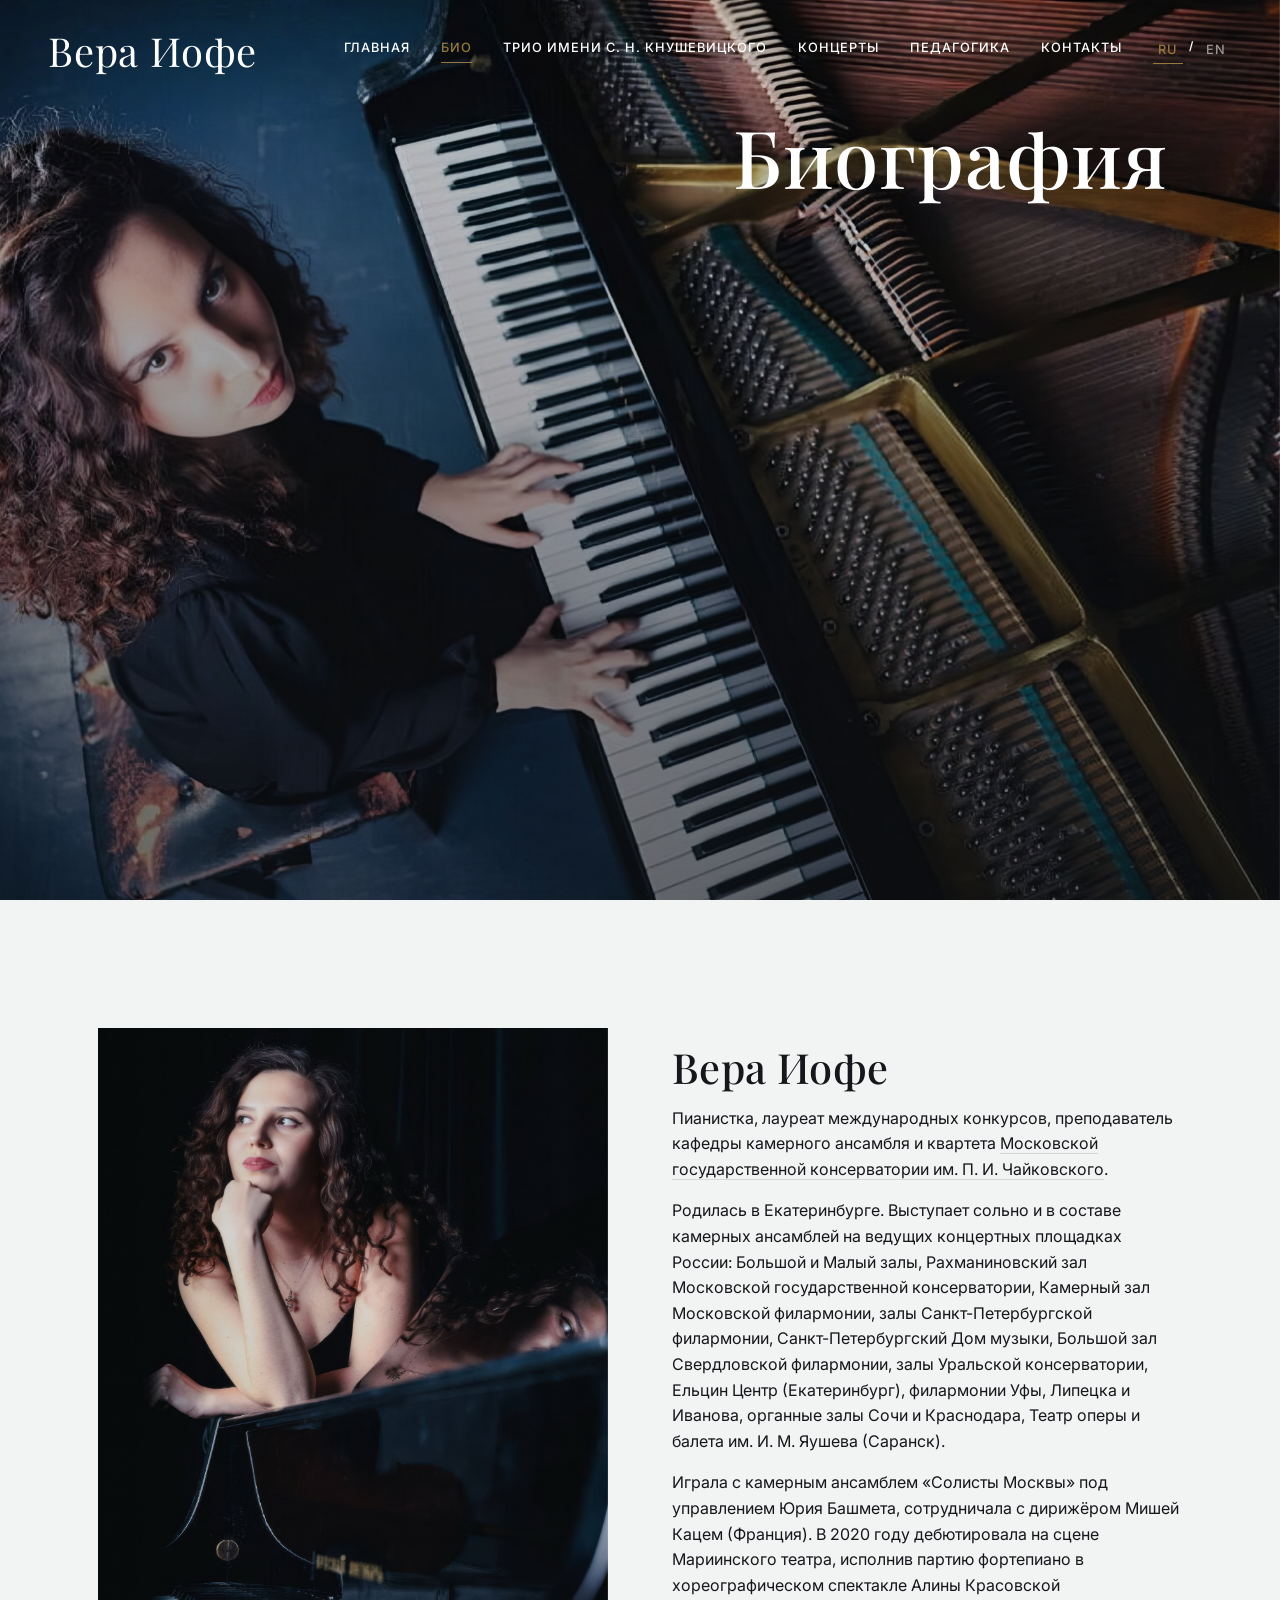
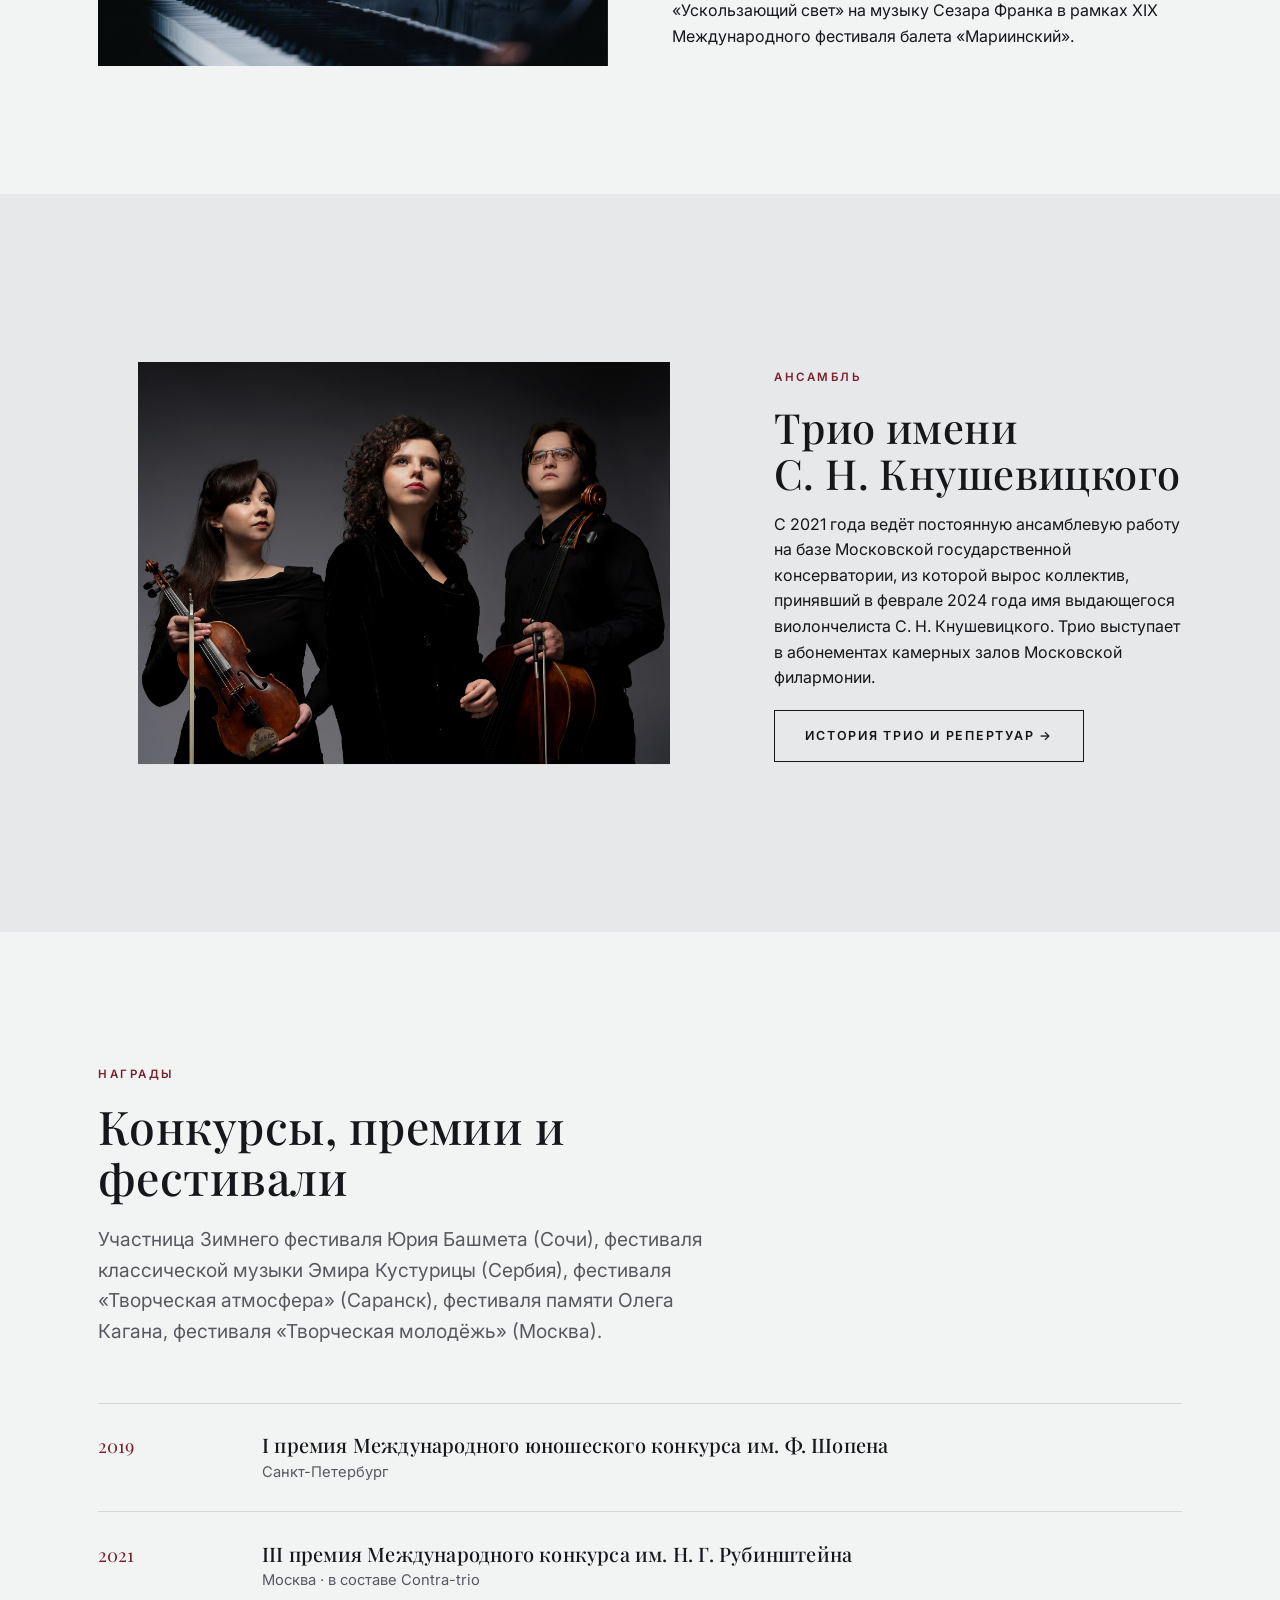
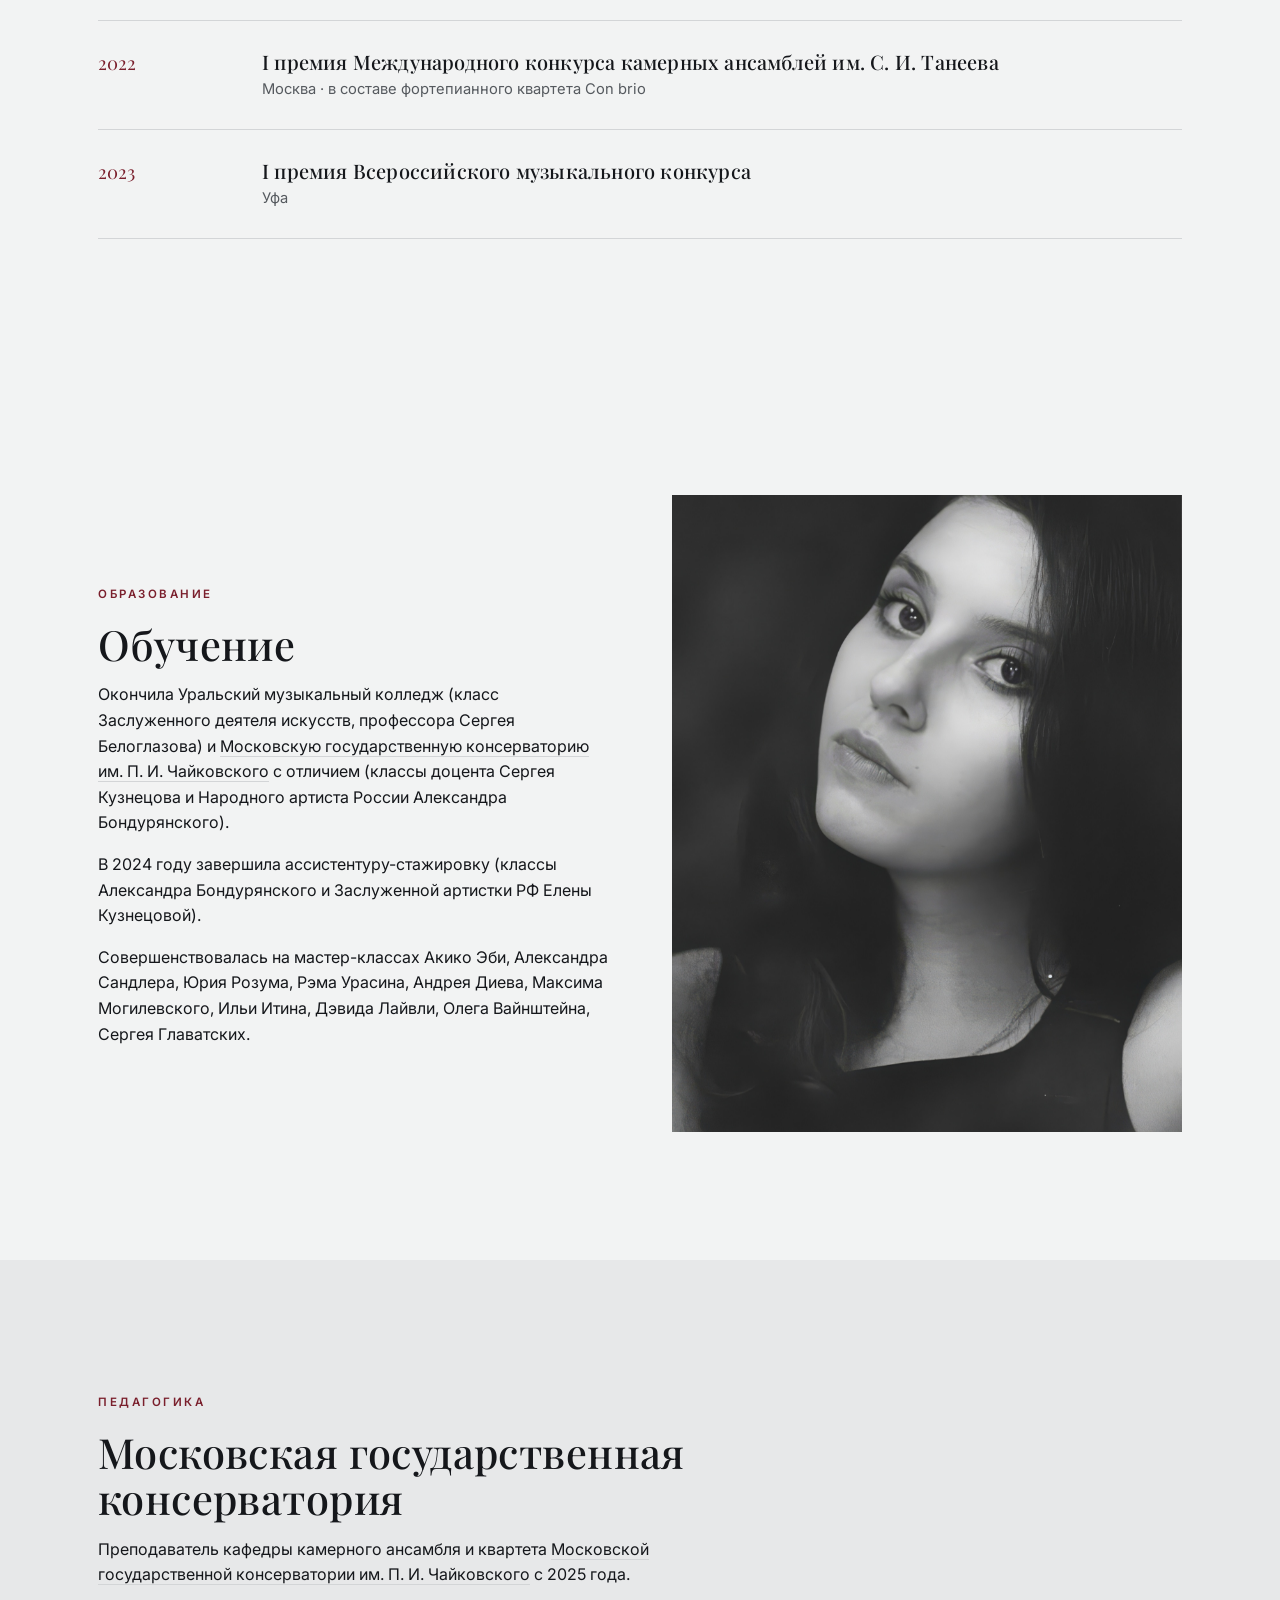
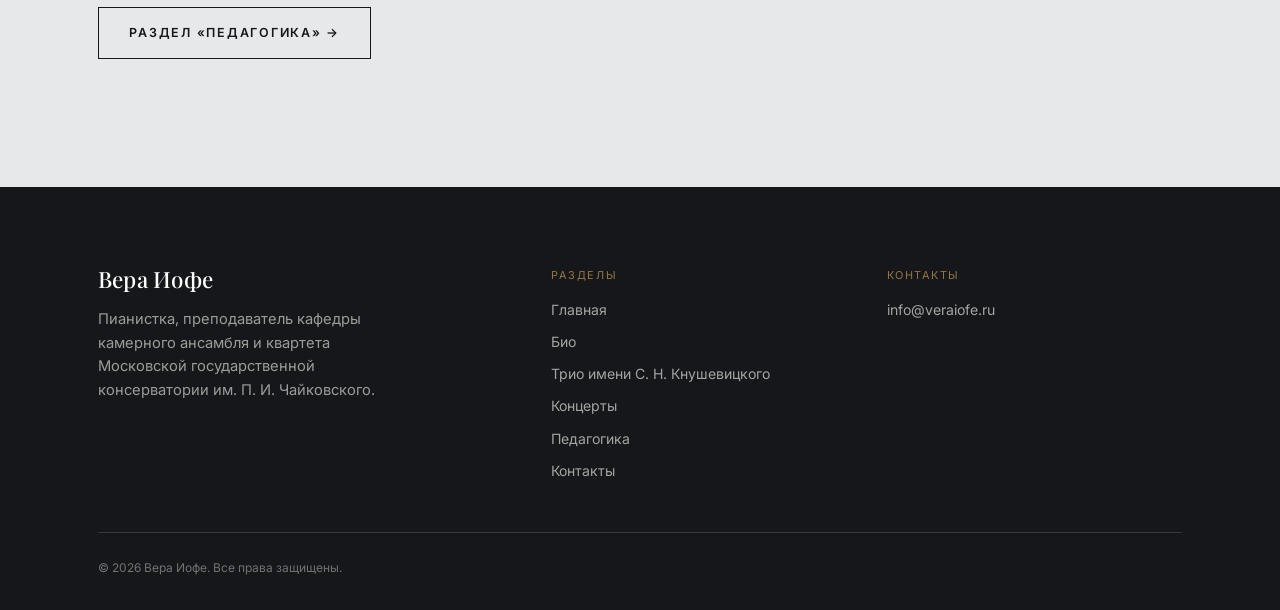
==== bio.html @ 5411f1d0 "Initial commit: veraiofe.ru site + Knushevitsky Trio subsite Static HTML/CSS/JS site for pianist Ver" ====
<!doctype html>
<html lang="ru">
<head>
  <meta charset="UTF-8">
  <meta name="viewport" content="width=device-width, initial-scale=1">
  <title>Био — Вера Иофе</title>
  <meta name="description" content="Вера Иофе — пианистка, лауреат международных конкурсов, преподаватель кафедры камерного ансамбля и квартета Московской государственной консерватории. Биография, образование, награды.">
  <link rel="alternate" hreflang="ru" href="https://veraiofe.ru/bio.html">
  <link rel="alternate" hreflang="en" href="https://veraiofe.ru/en/bio.html">
  <link rel="icon" type="image/svg+xml" href="/images/favicon.svg">
  <link rel="stylesheet" href="/assets/css/style.css">
</head>
<body data-page="bio">

  <div id="site-header"></div>

  <main>

    <section class="hero">
      <div class="hero-media">
        <picture>
          <source media="(min-width: 800px)" srcset="/images/bio-piano.jpg">
          <img src="/images/bio-hero-mobile.jpg" alt="Вера Иофе" class="bio-hero-swap">
        </picture>
      </div>
      <div class="hero-content">
        <h1>Биография</h1>
      </div>
    </section>

    <section class="section">
      <div class="container split">
        <div class="zoom-media reveal">
          <img src="/images/bio-intro.jpg" alt="Вера Иофе, портрет у рояля" style="object-position:center 20%;">
        </div>
        <div class="reveal reveal-delay-1">
          <h2 style="font-size:clamp(1.8rem,3.4vw,2.6rem);margin-bottom:1rem;">Вера Иофе</h2>
          <p>Пианистка, лауреат международных конкурсов, преподаватель кафедры камерного ансамбля и квартета <a href="https://www.mosconsv.ru/ru/person/148907" target="_blank" rel="noopener" style="border-bottom:1px solid var(--color-line);">Московской государственной консерватории им. П. И. Чайковского</a>.</p>
          <p>Родилась в Екатеринбурге. Выступает сольно и в составе камерных ансамблей на ведущих концертных площадках России: Большой и Малый залы, Рахманиновский зал Московской государственной консерватории, Камерный зал Московской филармонии, залы Санкт-Петербургской филармонии, Санкт-Петербургский Дом музыки, Большой зал Свердловской филармонии, залы Уральской консерватории, Ельцин Центр (Екатеринбург), филармонии Уфы, Липецка и Иванова, органные залы Сочи и Краснодара, Театр оперы и балета им. И. М. Яушева (Саранск).</p>
          <p>Играла с камерным ансамблем «Солисты Москвы» под управлением Юрия Башмета, сотрудничала с дирижёром Мишей Кацем (Франция). В 2020 году дебютировала на сцене Мариинского театра, исполнив партию фортепиано в хореографическом спектакле Алины Красовской «Ускользающий свет» на музыку Сезара Франка в рамках XIX Международного фестиваля балета «Мариинский».</p>
        </div>
      </div>
    </section>

    <section class="section section--alt">
      <div class="container split">
        <div class="zoom-media is-contained reveal">
          <img src="/images/bio-trio.jpg" alt="Трио имени С. Н. Кнушевицкого">
        </div>
        <div class="reveal reveal-delay-1">
          <span class="eyebrow">Ансамбль</span>
          <h2 style="font-size:clamp(1.8rem,3.4vw,2.6rem);margin-bottom:1rem;">Трио имени С. Н. Кнушевицкого</h2>
          <p>С 2021 года ведёт постоянную ансамблевую работу на базе Московской государственной консерватории, из которой вырос коллектив, принявший в феврале 2024 года имя выдающегося виолончелиста С. Н. Кнушевицкого. Трио выступает в абонементах камерных залов Московской филармонии.</p>
          <p style="margin-top:1.2rem;"><a href="/knushevitsky/index.html" class="btn">История трио и репертуар →</a></p>
        </div>
      </div>
    </section>

    <section class="section">
      <div class="container">
        <div class="section-head reveal">
          <span class="eyebrow">Награды</span>
          <h2>Конкурсы, премии и фестивали</h2>
          <p class="lede">Участница Зимнего фестиваля Юрия Башмета (Сочи), фестиваля классической музыки Эмира Кустурицы (Сербия), фестиваля «Творческая атмосфера» (Саранск), фестиваля памяти Олега Кагана, фестиваля «Творческая молодёжь» (Москва).</p>
        </div>
        <div class="concert-list reveal">
          <div class="concert-row">
            <div class="concert-date">2019</div>
            <div class="concert-details">
              <h3>I премия Международного юношеского конкурса им. Ф. Шопена</h3>
              <p>Санкт-Петербург</p>
            </div>
          </div>
          <div class="concert-row">
            <div class="concert-date">2021</div>
            <div class="concert-details">
              <h3>III премия Международного конкурса им. Н. Г. Рубинштейна</h3>
              <p>Москва · в составе Contra-trio</p>
            </div>
          </div>
          <div class="concert-row">
            <div class="concert-date">2022</div>
            <div class="concert-details">
              <h3>I премия Международного конкурса камерных ансамблей им. С. И. Танеева</h3>
              <p>Москва · в составе фортепианного квартета Con brio</p>
            </div>
          </div>
          <div class="concert-row">
            <div class="concert-date">2023</div>
            <div class="concert-details">
              <h3>I премия Всероссийского музыкального конкурса</h3>
              <p>Уфа</p>
            </div>
          </div>
        </div>
      </div>
    </section>

    <section class="section">
      <div class="container split split--reverse">
        <div class="zoom-media reveal">
          <img src="/images/bio-young-vera.jpg" alt="Вера Иофе в годы обучения" style="object-position:center 25%;">
        </div>
        <div class="reveal reveal-delay-1">
          <span class="eyebrow">Образование</span>
          <h2 style="font-size:clamp(1.8rem,3.4vw,2.6rem);margin-bottom:1rem;">Обучение</h2>
          <p>Окончила Уральский музыкальный колледж (класс Заслуженного деятеля искусств, профессора Сергея Белоглазова) и <a href="https://www.mosconsv.ru/ru/person/148907" target="_blank" rel="noopener" style="border-bottom:1px solid var(--color-line);">Московскую государственную консерваторию им. П. И. Чайковского</a> с отличием (классы доцента Сергея Кузнецова и Народного артиста России Александра Бондурянского).</p>
          <p>В 2024 году завершила ассистентуру-стажировку (классы Александра Бондурянского и Заслуженной артистки РФ Елены Кузнецовой).</p>
          <p>Совершенствовалась на мастер-классах Акико Эби, Александра Сандлера, Юрия Розума, Рэма Урасина, Андрея Диева, Максима Могилевского, Ильи Итина, Дэвида Лайвли, Олега Вайнштейна, Сергея Главатских.</p>
        </div>
      </div>
    </section>

    <section class="section section--alt">
      <div class="container split">
        <div class="reveal">
          <span class="eyebrow">Педагогика</span>
          <h2 style="font-size:clamp(1.8rem,3.4vw,2.6rem);margin-bottom:1rem;">Московская государственная консерватория</h2>
          <p>Преподаватель кафедры камерного ансамбля и квартета <a href="https://www.mosconsv.ru/ru/person/148907" target="_blank" rel="noopener" style="border-bottom:1px solid var(--color-line);">Московской государственной консерватории им. П. И. Чайковского</a> с 2025 года.</p>
          <p style="margin-top:1.2rem;"><a href="/pedagogy.html" class="btn">Раздел «Педагогика» →</a></p>
        </div>
      </div>
    </section>

  </main>

  <div id="site-footer"></div>

  <script src="/assets/js/nav.js" defer></script>
  <script src="/assets/js/main.js" defer></script>
</body>
</html>
---- assets/css/style.css ----
/* ==========================================================================
   Вера Иофе — сайт пианистки и педагога
   Дизайн-система: тёплый минимализм, крупная типографика, фото с эффектом
   плавного масштабирования при прокрутке.
   ========================================================================== */

@import url('https://fonts.googleapis.com/css2?family=Playfair+Display:ital,wght@0,400;0,500;0,600;0,700;1,400;1,500;1,600&family=Inter:wght@300;400;500;600&display=swap');

:root {
  --color-bg: #f2f3f3;
  --color-bg-alt: #e7e8e9;
  --color-ink: #15171b;
  --color-ink-soft: #565a5f;
  --color-line: #d3d5d7;
  --color-accent: #7a1f2c;
  --color-gold: #96773e;
  --color-white: #ffffff;

  --font-display: 'Playfair Display', 'Georgia', serif;
  --font-body: 'Inter', -apple-system, BlinkMacSystemFont, sans-serif;

  --container: 1180px;
  --gap: clamp(1.25rem, 3vw, 2.5rem);
  --section-pad: clamp(4rem, 10vw, 8rem);

  --ease: cubic-bezier(0.22, 1, 0.36, 1);
}

* { box-sizing: border-box; }
html { scroll-behavior: smooth; }

body {
  margin: 0;
  background: var(--color-bg);
  color: var(--color-ink);
  font-family: var(--font-body);
  font-weight: 400;
  line-height: 1.6;
  -webkit-font-smoothing: antialiased;
  overflow-x: hidden;
}

img { max-width: 100%; display: block; }

a {
  color: inherit;
  text-decoration: none;
}

h1, h2, h3, h4 {
  font-family: var(--font-display);
  font-weight: 500;
  line-height: 1.1;
  margin: 0;
  letter-spacing: 0.01em;
}

p { margin: 0 0 1em; }
p:last-child { margin-bottom: 0; }

.container {
  max-width: var(--container);
  margin: 0 auto;
  padding: 0 clamp(1.25rem, 5vw, 3rem);
}

.eyebrow {
  display: inline-block;
  font-family: var(--font-body);
  font-size: 0.72rem;
  font-weight: 600;
  letter-spacing: 0.22em;
  text-transform: uppercase;
  color: var(--color-accent);
  margin-bottom: 1.1rem;
}

.section {
  padding: var(--section-pad) 0;
}

.section--alt { background: var(--color-bg-alt); }

.section-head {
  max-width: 640px;
  margin-bottom: clamp(2rem, 5vw, 3.5rem);
}

.section-head h1,
.section-head h2 {
  font-size: clamp(2rem, 4vw, 2.9rem);
  margin-bottom: clamp(0.9rem, 2vw, 1.3rem);
}

.lede {
  font-size: clamp(1.05rem, 1.6vw, 1.2rem);
  color: var(--color-ink-soft);
  max-width: 60ch;
}

.hr {
  border: none;
  border-top: 1px solid var(--color-line);
  margin: 0;
}

.btn {
  display: inline-flex;
  align-items: center;
  gap: 0.6rem;
  font-size: 0.78rem;
  font-weight: 600;
  letter-spacing: 0.14em;
  text-transform: uppercase;
  padding: 0.95rem 1.9rem;
  border: 1px solid var(--color-ink);
  transition: background 0.35s var(--ease), color 0.35s var(--ease);
}

.btn:hover { background: var(--color-ink); color: var(--color-bg); }

.btn--accent {
  border-color: var(--color-accent);
  color: var(--color-white);
  background: var(--color-accent);
}

.btn--accent:hover {
  background: transparent;
  color: var(--color-accent);
}

/* ---------------------------- Header / Nav ------------------------------ */

.site-header {
  position: fixed;
  top: 0;
  left: 0;
  right: 0;
  z-index: 100;
  display: flex;
  align-items: center;
  justify-content: space-between;
  padding: 1.4rem clamp(1.25rem, 5vw, 3rem);
  background: transparent;
  border-bottom: 1px solid transparent;
  transition: transform 0.45s var(--ease), background 0.35s ease, border-color 0.35s ease;
}

.site-header.is-hidden { transform: translateY(-100%); }

/* Every page opens with a full-bleed hero photo: the header stays
   transparent over it and only picks up a solid (footer-dark) background
   once the user scrolls past the hero, or while the mobile menu is open. */
.site-header.is-scrolled,
.site-header.force-solid {
  background: var(--color-ink);
  backdrop-filter: blur(10px);
  border-bottom-color: rgba(247, 244, 238, 0.12);
}

/* Contacts and Recordings have no hero photo, so there's nothing to be
   transparent over — keep the header solid at all times instead of
   washing out (white nav text) against the plain light page background. */
body[data-page="contacts"] .site-header,
body[data-page="recordings"] .site-header {
  background: var(--color-ink);
  backdrop-filter: blur(10px);
  border-bottom-color: rgba(247, 244, 238, 0.12);
}

/* Concerts and Pedagogy have very bright hero photos — blur what's behind
   the header instead of tinting it dark, so text stays legible without
   reading as a solid stripe. Applies at every width. */
body[data-page="concerts"] .site-header:not(.is-scrolled),
body[data-page="pedagogy"] .site-header:not(.is-scrolled) {
  background: rgba(15, 17, 20, 0.1);
  backdrop-filter: blur(10px);
}

/* Trio site's homepage portrait crop (below 800px) needs the same
   treatment; its landscape crop on wider screens doesn't. */
@media (max-width: 799px) {
  body[data-site="trio"][data-page="index"] .site-header:not(.is-scrolled) {
    background: rgba(15, 17, 20, 0.1);
    backdrop-filter: blur(10px);
  }
}

body[data-page="concerts"] .hero-media img { object-position: center center; }

@media (min-width: 800px) {
  body[data-page="concerts"] .hero-media img { object-position: 32% center; }
}

.brand {
  font-family: var(--font-display);
  font-size: 1.35rem;
  letter-spacing: 0.02em;
  line-height: 1.2;
  color: var(--color-white);
  transition: opacity 0.35s ease;
}

/* On each site's own homepage, the hero already spells out the name in
   huge type right below — showing it again in the header at the same
   time is a pure duplicate. Hide the header wordmark only while at the
   very top; once scrolled past the hero it reappears for orientation. */
body[data-page="index"] .site-header:not(.is-scrolled) .brand {
  opacity: 0;
  pointer-events: none;
}

.brand.is-long {
  font-size: clamp(1.05rem, 2.1vw, 1.5rem);
  max-width: 380px;
}

.brand small {
  display: block;
  white-space: normal;
  font-family: var(--font-body);
  font-size: 0.62rem;
  font-weight: 500;
  letter-spacing: 0.18em;
  text-transform: uppercase;
  color: rgba(247, 244, 238, 0.68);
  margin-top: 0.15rem;
}

.nav-desktop {
  display: flex;
  align-items: center;
  gap: clamp(1.2rem, 2.4vw, 2.4rem);
}

.nav-desktop a {
  font-size: 0.8rem;
  font-weight: 500;
  letter-spacing: 0.08em;
  text-transform: uppercase;
  position: relative;
  padding-bottom: 4px;
  color: var(--color-white);
}

.nav-desktop a::after {
  content: '';
  position: absolute;
  left: 0; right: 0; bottom: 0;
  height: 1px;
  background: var(--color-gold);
  transform: scaleX(0);
  transform-origin: right;
  transition: transform 0.35s var(--ease);
}

.nav-desktop a:hover::after,
.nav-desktop a.is-active::after {
  transform: scaleX(1);
  transform-origin: left;
}

.nav-desktop a.is-active { color: var(--color-gold); }

.lang-switch {
  display: flex;
  gap: 0.4rem;
  font-size: 0.72rem;
  font-weight: 600;
  letter-spacing: 0.08em;
  color: var(--color-white);
}

.lang-switch a {
  opacity: 0.55;
  padding: 0.2rem 0.35rem;
}

.lang-switch a.is-active { opacity: 1; color: var(--color-gold); }

.nav-toggle {
  display: none;
  width: 34px; height: 24px;
  position: relative;
  background: none;
  border: none;
  cursor: pointer;
  padding: 0;
}

.nav-toggle span,
.nav-toggle span::before,
.nav-toggle span::after {
  content: '';
  position: absolute;
  left: 0; right: 0;
  height: 1px;
  background: var(--color-white);
  transition: transform 0.3s var(--ease), opacity 0.3s var(--ease);
}

.nav-toggle span { top: 50%; }
.nav-toggle span::before { top: -8px; }
.nav-toggle span::after { top: 8px; }

.nav-toggle.is-open span { background: transparent; }
.nav-toggle.is-open span::before { top: 0; transform: rotate(45deg); }
.nav-toggle.is-open span::after { top: 0; transform: rotate(-45deg); }

.nav-mobile {
  position: fixed;
  inset: 0;
  background: var(--color-bg);
  z-index: 90;
  display: flex;
  flex-direction: column;
  align-items: flex-start;
  justify-content: center;
  gap: 1.6rem;
  padding: 2rem clamp(1.5rem, 8vw, 4rem);
  padding-top: max(2rem, 6rem);
  overflow-y: auto;
  transform: translateY(-8px);
  opacity: 0;
  visibility: hidden;
  transition: opacity 0.35s var(--ease), transform 0.35s var(--ease), visibility 0.35s;
}

.nav-mobile.is-open {
  opacity: 1;
  visibility: visible;
  transform: translateY(0);
}

.nav-mobile a {
  font-family: var(--font-display);
  font-size: 2rem;
}

/* Phone in landscape: little vertical room — shrink the menu so it never
   has to fight the fixed header for space. */
@media (max-height: 520px) {
  .nav-mobile {
    justify-content: flex-start;
    gap: 0.9rem;
    padding-top: max(1.2rem, 5.5rem);
    padding-bottom: 1.5rem;
  }

  .nav-mobile a { font-size: 1.4rem; }
}

/* ------------------------------- Hero ----------------------------------- */

.hero {
  position: relative;
  height: 100svh;
  min-height: 560px;
  display: flex;
  align-items: flex-end;
  overflow: hidden;
}

.hero-media {
  position: absolute;
  inset: 0;
  overflow: hidden;
}

.hero-media img,
.hero-media .ph {
  width: 100%;
  height: 100%;
  object-fit: cover;
  object-position: center 22%;
  transform: scale(1);
  will-change: transform;
}

.hero-media::after {
  content: '';
  position: absolute;
  inset: 0;
  background: linear-gradient(180deg, rgba(15,17,20,0.08) 0%, rgba(15,17,20,0.58) 100%);
}

/* Bio: on mobile the hero uses a different (wide, landscape) photo than
   desktop, so it needs its own crop — positioned low enough that the
   transparent header/nav doesn't sit over her face, high enough that
   the piano is still in frame. */
.bio-hero-swap { object-position: center 30%; }

@media (min-width: 800px) {
  .bio-hero-swap { object-position: center 40%; }
}

.hero-content {
  position: relative;
  z-index: 2;
  color: var(--color-white);
  padding: 0 clamp(1.25rem, 5vw, 3rem) clamp(3rem, 8vw, 5rem);
  max-width: 780px;
}

.hero-content .eyebrow { color: var(--color-gold); }

.hero-content h1 {
  font-size: clamp(2.6rem, 7vw, 5rem);
  font-style: normal;
}

/* Only Vera's own name on the homepage gets the italic treatment — a
   personal signature, not a page title. Every other heading stays
   upright Playfair Display. */
.hero-content h1.is-name { font-style: italic; }

/* Every hero title slides in and fades up on load — otherwise these
   titles just appear instantly with no motion at all. */
@keyframes hero-title-in {
  from { opacity: 0; transform: translateX(-6rem); }
  to { opacity: 1; transform: translateX(0); }
}

.hero-content h1.is-name,
body[data-page="concerts"] .hero-content h1,
body[data-page="pedagogy"] .hero-content h1,
body[data-page="bio"] .hero-content h1,
body[data-site="trio"][data-page="index"] .hero-content h1 {
  animation: hero-title-in 1.1s var(--ease) both;
}

body[data-page="concerts"] .hero-content h1,
body[data-page="pedagogy"] .hero-content h1 {
  font-size: clamp(3.2rem, 8.5vw, 6rem);
  line-height: 1.2;
}

@media (prefers-reduced-motion: reduce) {
  .hero-content h1.is-name,
  body[data-page="concerts"] .hero-content h1,
  body[data-page="pedagogy"] .hero-content h1,
  body[data-page="bio"] .hero-content h1,
  body[data-site="trio"][data-page="index"] .hero-content h1 {
    animation: none;
  }
}

/* Homepage name: stack "Вера" / "Иофе" on two lines and go noticeably
   bigger once there's enough width for it to read as a deliberate
   two-line lockup rather than a cramped wrap. */
@media (min-width: 901px) {
  .hero-content h1.is-name { font-size: clamp(4.5rem, 9vw, 7.5rem); margin-left: 5vw; }
  .hero-content h1.is-name .line { display: block; }

  /* Same 5% shift on the Concerts and Pedagogy hero titles, and on the
     trio site's own homepage title. */
  body[data-page="concerts"] .hero-content h1,
  body[data-page="pedagogy"] .hero-content h1,
  body[data-site="trio"][data-page="index"] .hero-content h1 {
    margin-left: 5vw;
  }

  /* Bio hero title moves to the top-right corner instead of the usual
     bottom-left. Its offset from the top and from the right both equal
     the hero-content's own left padding plus the 5vw shift used for the
     homepage name above — i.e. "5% more than the original" inset. */
  body[data-page="bio"] .hero-content {
    position: absolute;
    top: calc(clamp(1.25rem, 5vw, 3rem) + 5vw);
    right: calc(clamp(1.25rem, 5vw, 3rem) + 5vw);
    left: auto;
    bottom: auto;
    padding: 0;
  }

  /* Both sites share one header thickness — otherwise the trio site's
     two-line wordmark makes its header taller than Vera's, and the nav
     row sits at a different height between the two sites. 6.4rem is the
     trio brand's own natural height at its capped size (2 lines ×
     1.5rem × 1.2 line-height), so this doesn't change the trio site at
     its widest, only stretches Vera's shorter single-line header to
     match it. */
  .site-header { min-height: 6.4rem; }

  /* Bigger wordmark in the top nav — sized to the largest that still
     fits on one line at >=1152px (where there's slack and the nav row
     keeps its exact width). The header's own thickness above would
     allow up to 3rem vertically, but the nav row is the tighter
     constraint. Below 1152px it wraps to two lines — same as the old,
     smaller wordmark already did at those widths — so the nav row never
     has to give up space either way. */
  .brand { font-size: 2.5rem; }
}

/* Long titles get a wider content column so a big desktop viewport can
   render them large on two lines; only small screens actually need the
   font to shrink to avoid a third line. */
.hero-content.is-wide { max-width: 1040px; }

.hero-content h1.is-long {
  font-size: clamp(1.7rem, 5.2vw, 4.1rem);
  /* Playfair Display's regular weight reads thin across a long two-line
     headline — use the same 500 weight as every other hero title
     instead of matching the lighter nav wordmark. */
  letter-spacing: 0.02em;
}

.hero-content .lede { color: rgba(255,255,255,0.86); margin-top: 1rem; }

.scroll-cue {
  position: absolute;
  right: clamp(1.25rem, 5vw, 3rem);
  bottom: clamp(1.5rem, 4vw, 2.5rem);
  z-index: 2;
  color: var(--color-white);
  font-size: 0.7rem;
  letter-spacing: 0.2em;
  text-transform: uppercase;
  writing-mode: vertical-rl;
  display: flex;
  align-items: center;
  gap: 0.8rem;
  opacity: 0.75;
}

.scroll-cue::after {
  content: '';
  width: 1px;
  height: 40px;
  background: rgba(255,255,255,0.6);
}

/* --------------------------- Reveal / zoom media ------------------------- */

.reveal {
  opacity: 0;
  transform: translateY(28px);
  transition: opacity 0.9s var(--ease), transform 0.9s var(--ease);
}

.reveal.in-view { opacity: 1; transform: translateY(0); }

.reveal-delay-1 { transition-delay: 0.08s; }
.reveal-delay-2 { transition-delay: 0.16s; }
.reveal-delay-3 { transition-delay: 0.24s; }

.zoom-media {
  overflow: hidden;
  background: var(--color-bg-alt);
}

.zoom-media img,
.zoom-media .ph {
  width: 100%;
  height: 100%;
  object-fit: cover;
  transform: scale(1.22);
  transition: transform 1.4s var(--ease);
  will-change: transform;
}

.zoom-media.in-view img,
.zoom-media.in-view .ph {
  transform: scale(1);
}

/* Contained variant: show the whole photo (no crop), sized down inside a
   framed panel rather than filling the column edge-to-edge. */
.zoom-media.is-contained {
  display: flex;
  align-items: center;
  justify-content: center;
  padding: clamp(1.5rem, 4vw, 2.5rem);
}

.split .zoom-media.is-contained { aspect-ratio: auto; }

.zoom-media.is-contained img {
  width: 100%;
  height: auto;
  max-width: 100%;
  object-fit: contain;
  transform: none;
  transition: none;
}

/* On wide screens the contained photo sits next to a text column in a
   .split grid — stretch it to match the text block's height instead of
   floating at its own small intrinsic size. */
@media (min-width: 901px) {
  .split .zoom-media.is-contained { align-self: stretch; }
  .split .zoom-media.is-contained img { height: 100%; }

  /* Trio photo on the bio page: +20% wider than the default 50/50 split
     (0.6 / 0.5 = 1.2), height follows via the stretch rule above. */
  body[data-page="bio"] .section--alt .split { grid-template-columns: 3fr 2fr; }
}

/* Placeholder photo block (swap for <img> when real photos arrive) */
.ph {
  display: flex;
  align-items: center;
  justify-content: center;
  text-align: center;
  padding: 1.5rem;
  background: repeating-linear-gradient(135deg, #dcdee0, #dcdee0 2px, #e6e7e8 2px, #e6e7e8 22px);
  color: var(--color-ink-soft);
  font-family: var(--font-body);
  font-size: 0.78rem;
  letter-spacing: 0.08em;
  text-transform: uppercase;
  line-height: 1.5;
}

/* -------------------------------- Layout grids --------------------------- */

.split {
  display: grid;
  grid-template-columns: 1fr 1fr;
  gap: clamp(2rem, 5vw, 5rem);
  align-items: center;
}

.split .zoom-media { aspect-ratio: 4 / 5; }

.split--reverse .zoom-media { order: 2; }

.stat-row {
  display: grid;
  grid-template-columns: repeat(auto-fit, minmax(140px, 1fr));
  gap: 2rem;
  margin-top: 2.5rem;
  padding-top: 2.5rem;
  border-top: 1px solid var(--color-line);
}

.stat-row .num {
  display: block;
  font-family: var(--font-display);
  font-size: clamp(2rem, 4vw, 2.8rem);
  color: var(--color-accent);
}

.stat-row .label {
  font-size: 0.78rem;
  color: var(--color-ink-soft);
  letter-spacing: 0.03em;
}

.trio-grid {
  display: grid;
  grid-template-columns: repeat(3, 1fr);
  gap: var(--gap);
}

.trio-card .zoom-media { aspect-ratio: 3 / 4; margin-bottom: 1.4rem; }
.trio-card h3 { font-size: 1.5rem; }
.trio-card .role {
  font-size: 0.75rem;
  letter-spacing: 0.1em;
  text-transform: uppercase;
  color: var(--color-accent);
  margin: 0.3rem 0 0.8rem;
}

.pull-quote {
  font-family: var(--font-display);
  font-style: italic;
  font-size: clamp(1.5rem, 3vw, 2.1rem);
  line-height: 1.4;
  max-width: 780px;
  color: var(--color-ink);
}

.pull-quote cite {
  display: block;
  margin-top: 1.2rem;
  font-family: var(--font-body);
  font-style: normal;
  font-size: 0.78rem;
  letter-spacing: 0.06em;
  text-transform: uppercase;
  color: var(--color-ink-soft);
}

/* ------------------------------- Concerts -------------------------------- */

.concert-list { border-top: 1px solid var(--color-line); }

.concert-row {
  display: grid;
  grid-template-columns: 140px 1fr auto;
  gap: 1.5rem;
  align-items: baseline;
  padding: 1.7rem 0;
  border-bottom: 1px solid var(--color-line);
  transition: padding-left 0.3s var(--ease);
}

.concert-row:hover { padding-left: 0.6rem; }

.concert-date {
  font-family: var(--font-display);
  font-size: 1.15rem;
  color: var(--color-accent);
}

.concert-date span {
  display: block;
  font-family: var(--font-body);
  font-size: 0.68rem;
  letter-spacing: 0.1em;
  text-transform: uppercase;
  color: var(--color-ink-soft);
  margin-top: 0.2rem;
}

.concert-details h3 {
  font-size: 1.25rem;
  font-weight: 500;
  margin-bottom: 0.3rem;
}

.concert-details p { font-size: 0.92rem; color: var(--color-ink-soft); }

.concert-tag {
  font-size: 0.68rem;
  letter-spacing: 0.1em;
  text-transform: uppercase;
  padding: 0.4rem 0.8rem;
  border: 1px solid var(--color-line);
  white-space: nowrap;
  align-self: center;
}

.concert-tag--past { opacity: 0.5; }

/* -------------------------------- Footer --------------------------------- */

.site-footer {
  background: var(--color-ink);
  color: rgba(247,244,238,0.75);
  padding: clamp(3rem, 8vw, 5rem) 0 2rem;
}

.footer-grid {
  display: grid;
  grid-template-columns: 1.4fr 1fr 1fr;
  gap: 2.5rem;
  padding-bottom: 2.5rem;
  border-bottom: 1px solid rgba(247,244,238,0.14);
}

.site-footer h4 {
  color: var(--color-white);
  font-size: 1.4rem;
  margin-bottom: 1rem;
}

.footer-col a {
  display: block;
  font-size: 0.88rem;
  margin-bottom: 0.6rem;
  opacity: 0.85;
}

.footer-col a:hover { opacity: 1; color: var(--color-gold); }

.footer-col .foot-label {
  font-size: 0.68rem;
  letter-spacing: 0.14em;
  text-transform: uppercase;
  color: var(--color-gold);
  margin-bottom: 0.9rem;
  display: block;
}

.footer-bottom {
  display: flex;
  justify-content: space-between;
  flex-wrap: wrap;
  gap: 1rem;
  padding-top: 1.6rem;
  font-size: 0.75rem;
  opacity: 0.55;
}

/* -------------------------------- Responsive ------------------------------ */

@media (max-width: 900px) {
  .nav-desktop { display: none; }
  .nav-toggle { display: block; }
  .brand { max-width: 70%; }
  .split { grid-template-columns: 1fr; }
  .split--reverse .zoom-media { order: 0; }
  .trio-grid { grid-template-columns: 1fr; }
  .trio-card--secondary { display: none; }
  .footer-grid { grid-template-columns: 1fr; gap: 2rem; }
  .concert-row { grid-template-columns: 1fr; gap: 0.6rem; }
  .concert-tag { justify-self: flex-start; }
}
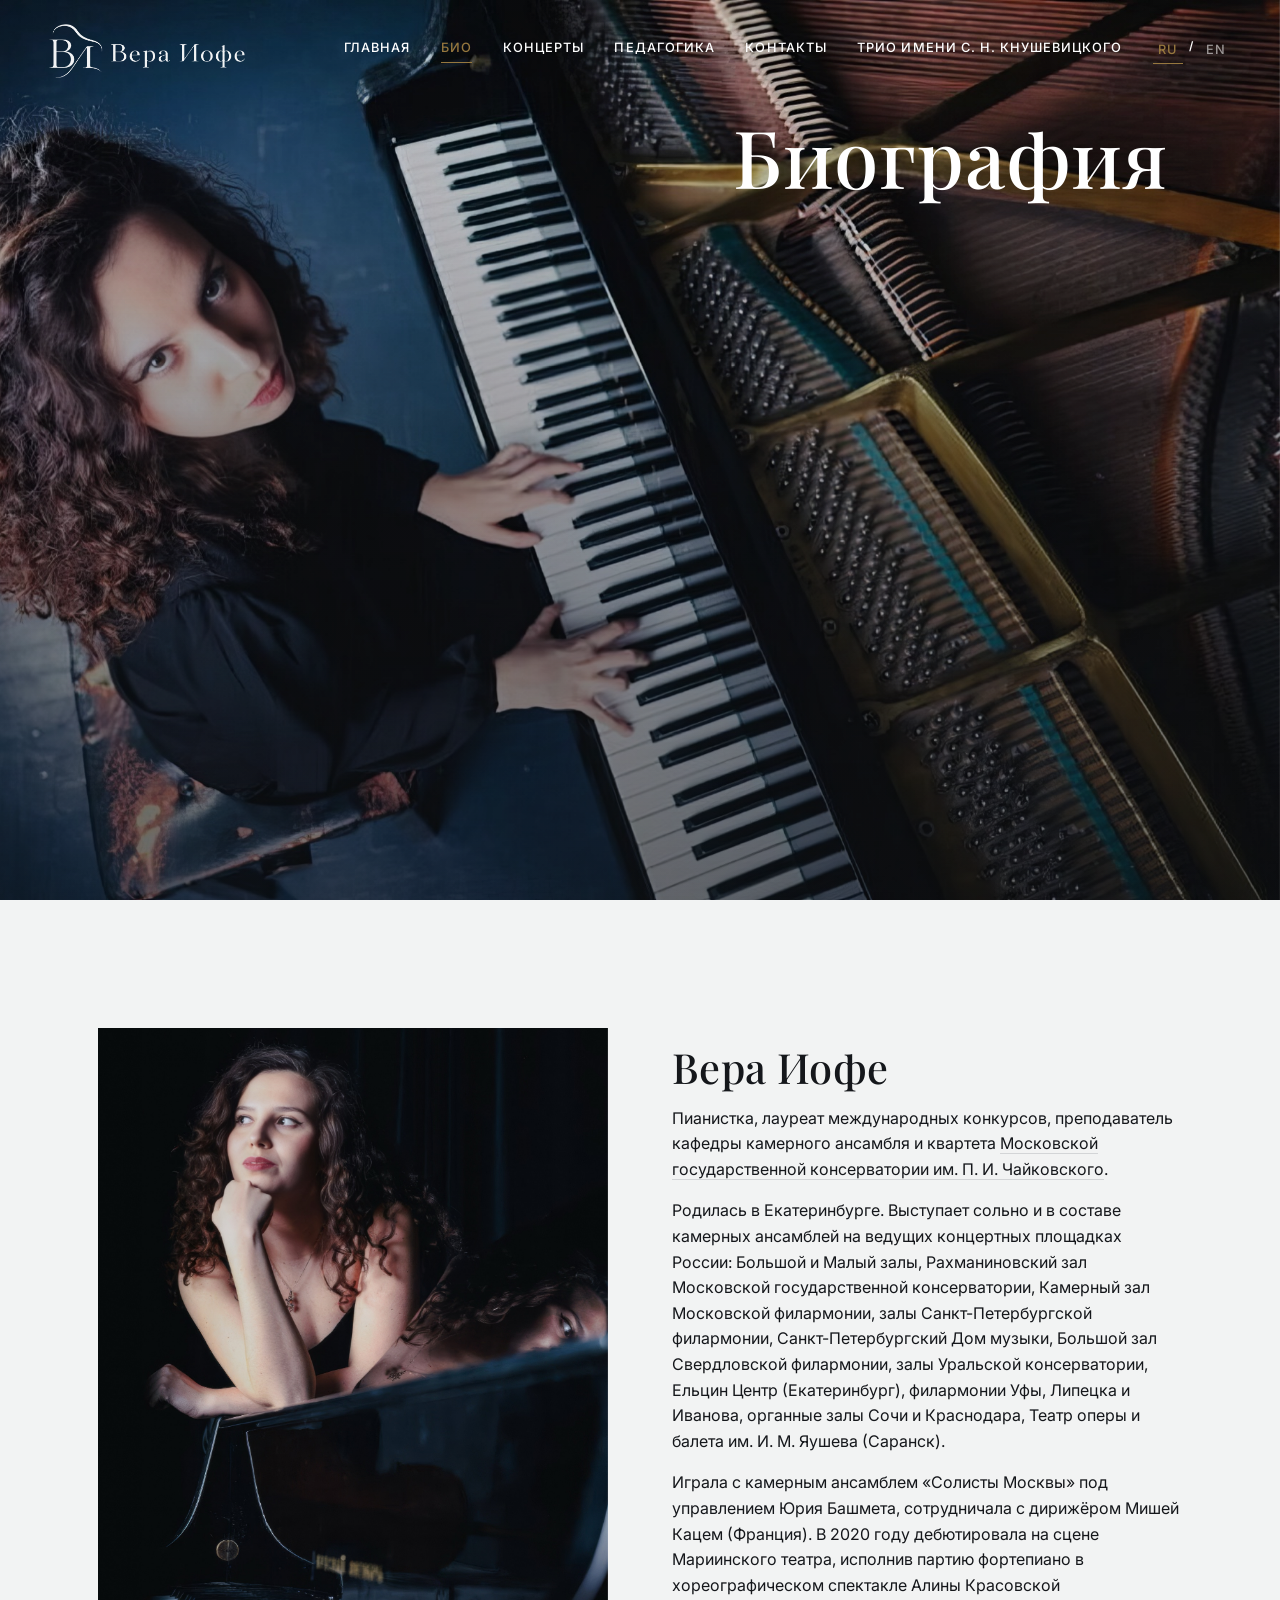
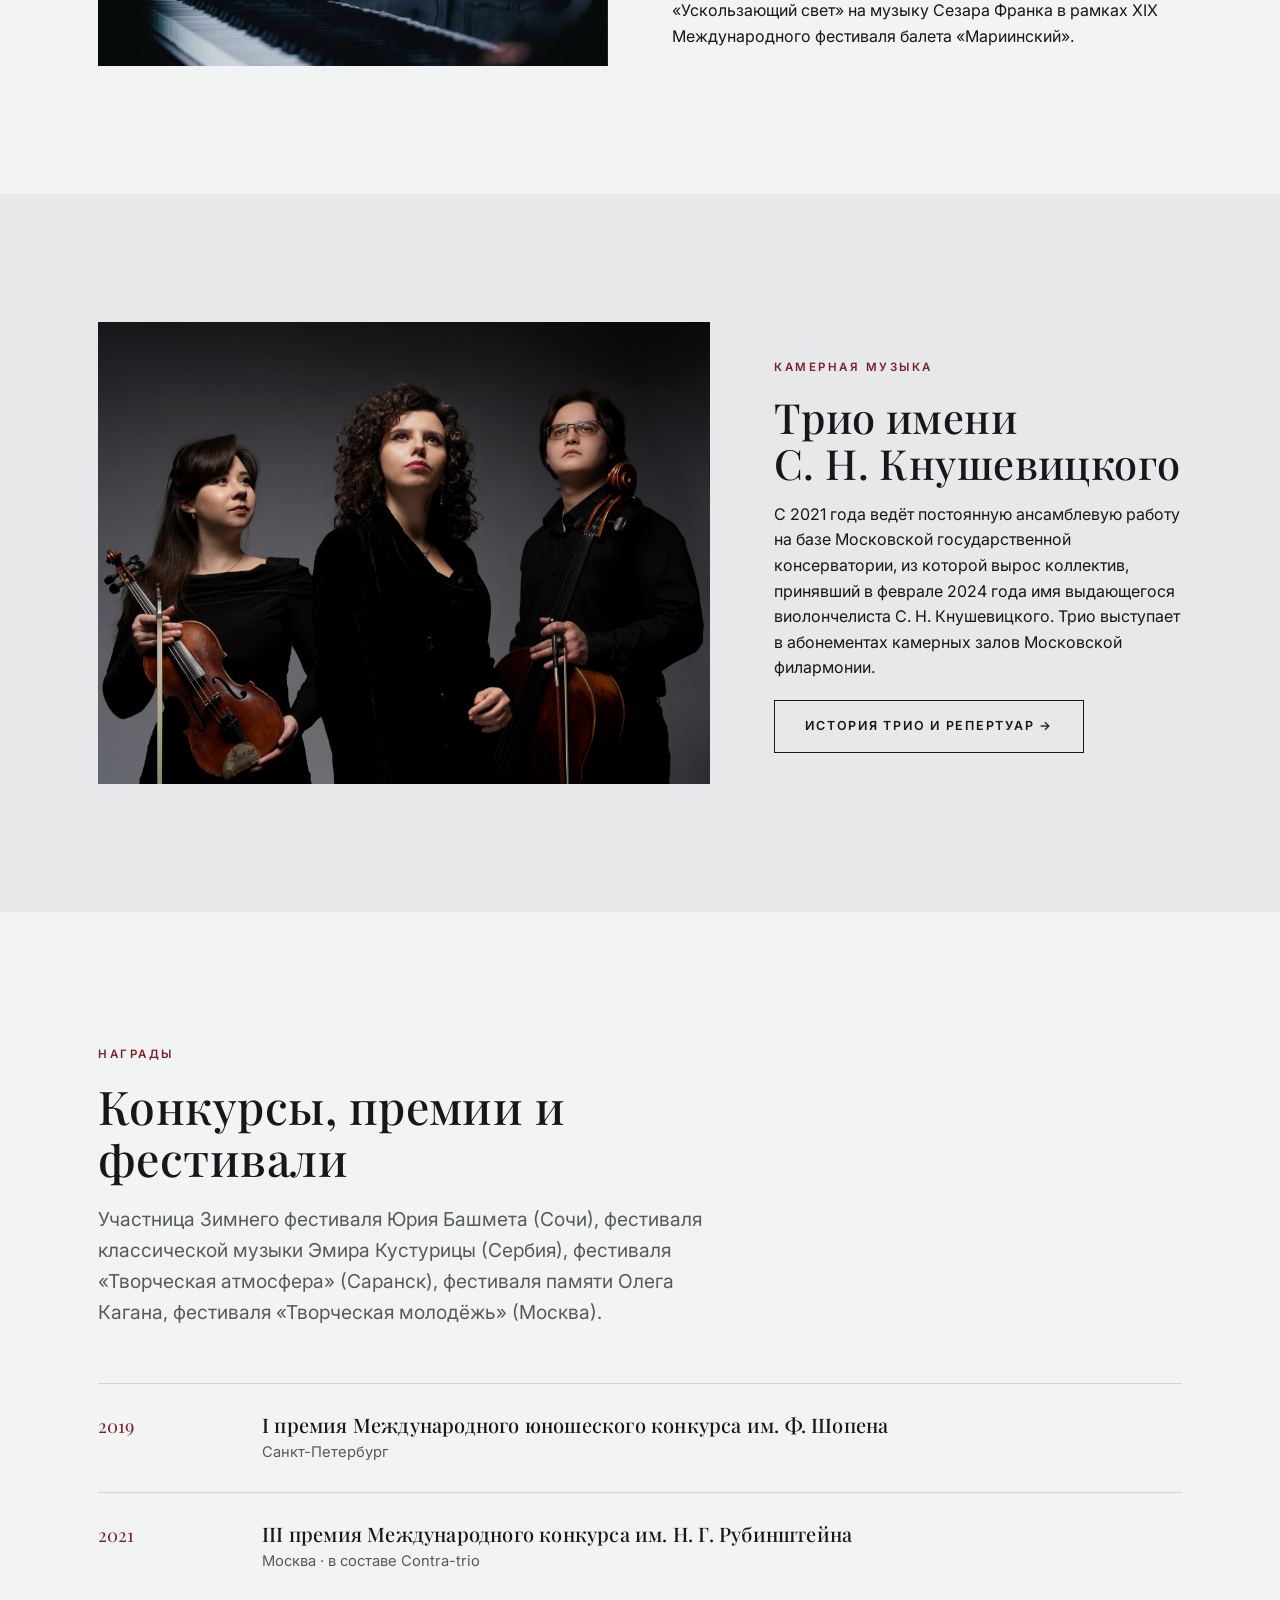
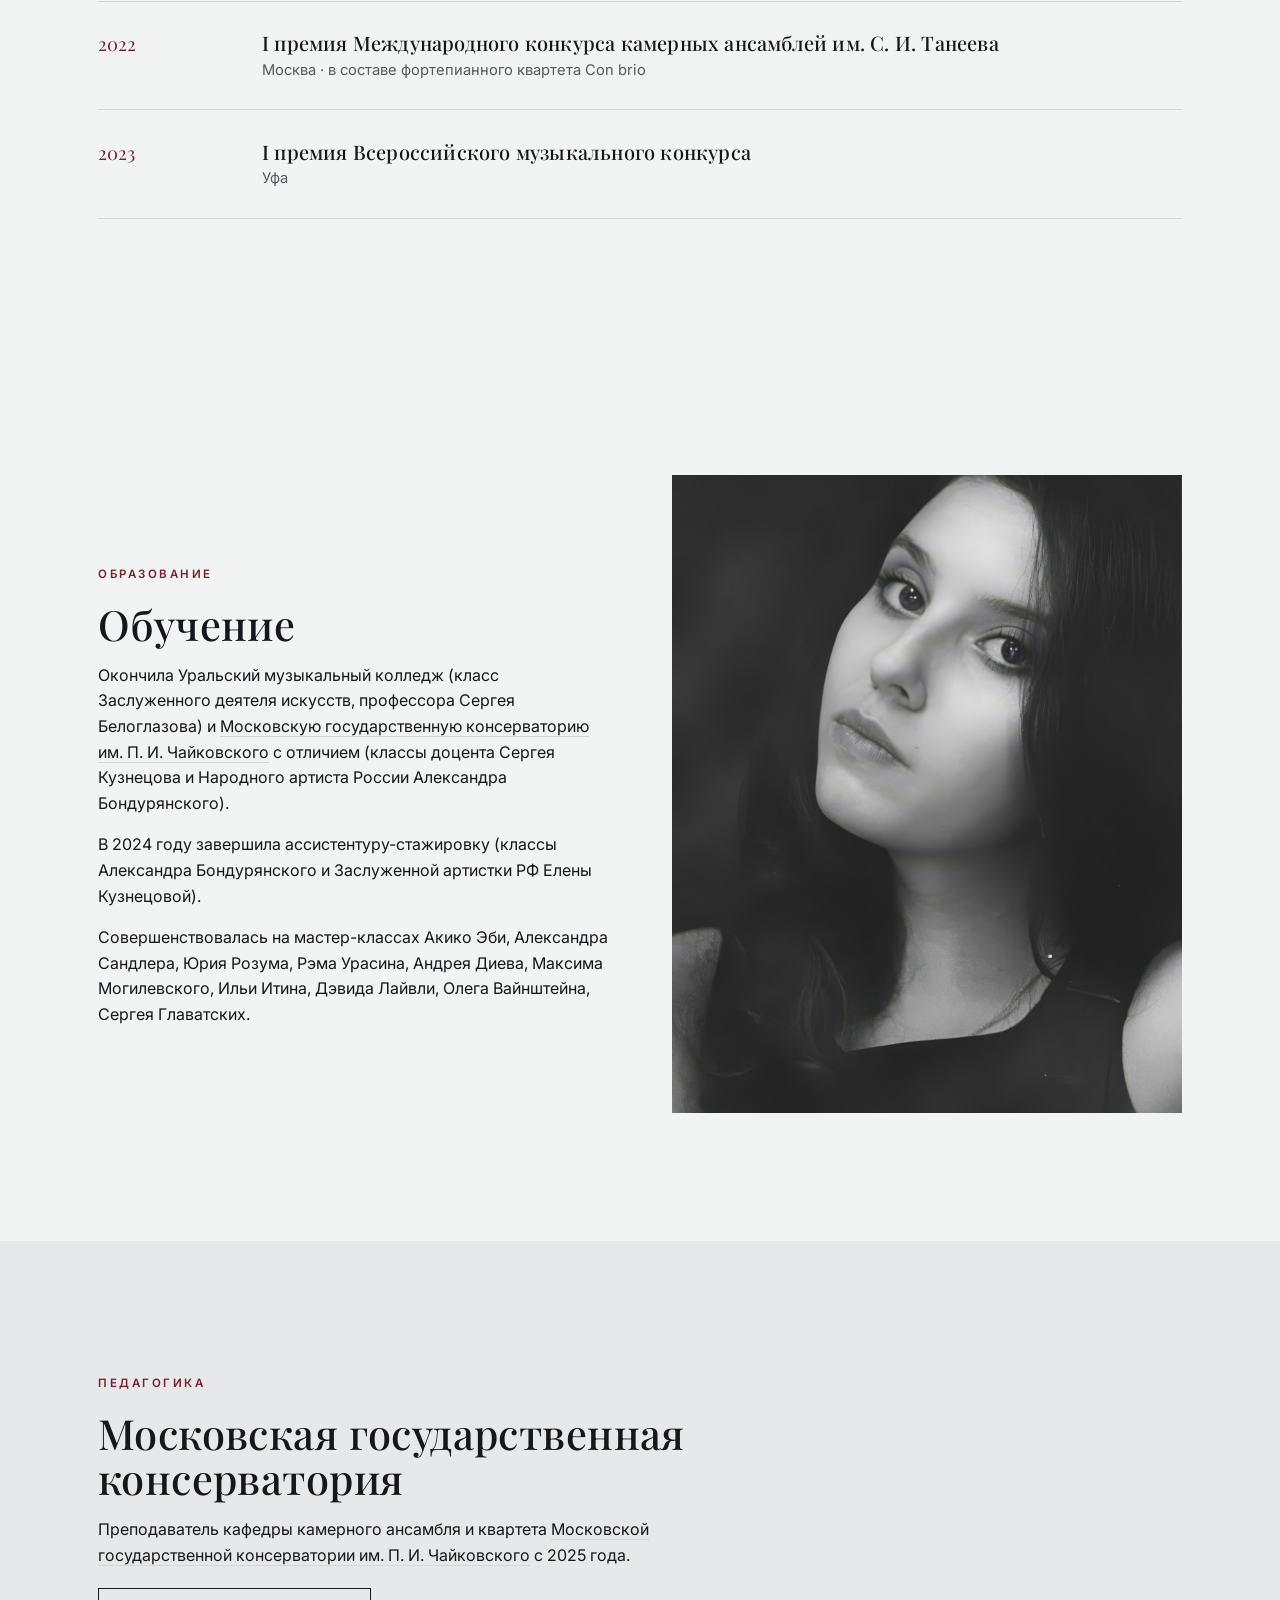
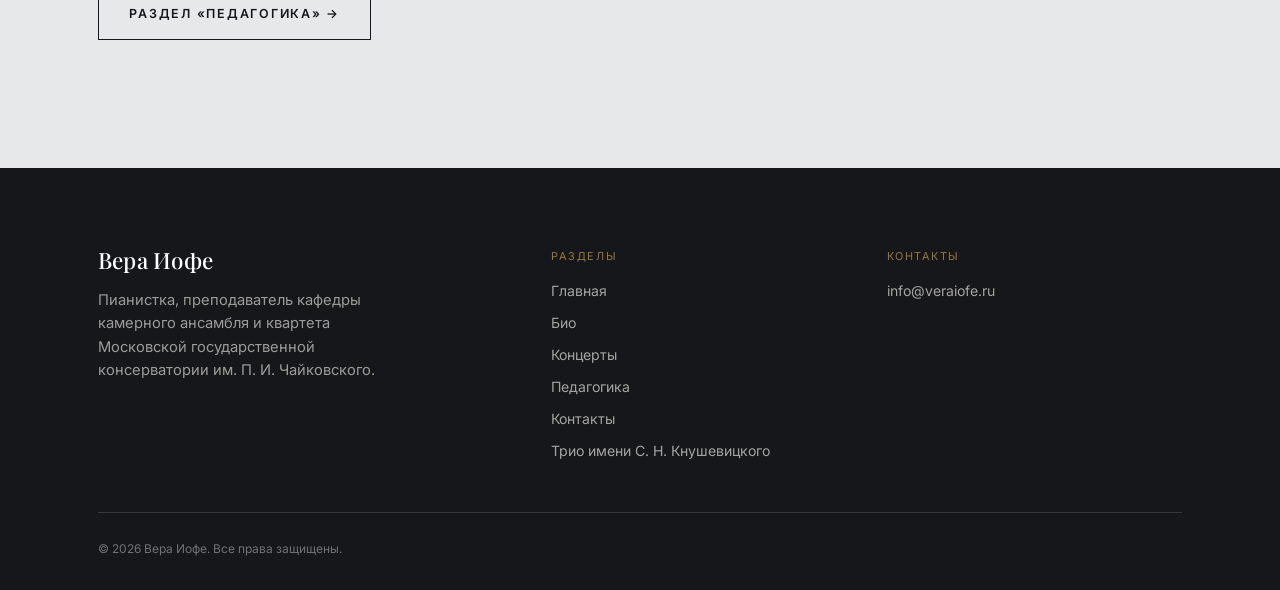
==== commit d8c62460: "Bio: rename Ансамбль eyebrow to Камерная музыка" ====
--- a/bio.html
+++ b/bio.html
@@ -48,10 +48,10 @@
           <img src="/images/bio-trio.jpg" alt="Трио имени С. Н. Кнушевицкого">
         </div>
         <div class="reveal reveal-delay-1">
-          <span class="eyebrow">Ансамбль</span>
+          <span class="eyebrow">Камерная музыка</span>
           <h2 style="font-size:clamp(1.8rem,3.4vw,2.6rem);margin-bottom:1rem;">Трио имени С. Н. Кнушевицкого</h2>
           <p>С 2021 года ведёт постоянную ансамблевую работу на базе Московской государственной консерватории, из которой вырос коллектив, принявший в феврале 2024 года имя выдающегося виолончелиста С. Н. Кнушевицкого. Трио выступает в абонементах камерных залов Московской филармонии.</p>
-          <p style="margin-top:1.2rem;"><a href="/knushevitsky/index.html" class="btn">История трио и репертуар →</a></p>
+          <p style="margin-top:1.2rem;"><a href="https://knushevitsky.veraiofe.ru/index.html" class="btn">История трио и репертуар →</a></p>
         </div>
       </div>
     </section>
--- a/assets/css/style.css
+++ b/assets/css/style.css
@@ -159,11 +159,13 @@
   border-bottom-color: rgba(247, 244, 238, 0.12);
 }
 
-/* Contacts and Recordings have no hero photo, so there's nothing to be
-   transparent over — keep the header solid at all times instead of
-   washing out (white nav text) against the plain light page background. */
+/* Contacts, Recordings and the concerts archive have no hero photo, so
+   there's nothing to be transparent over — keep the header solid at all
+   times instead of washing out (white nav text) against the plain light
+   page background. */
 body[data-page="contacts"] .site-header,
-body[data-page="recordings"] .site-header {
+body[data-page="recordings"] .site-header,
+body[data-page="concerts-archive"] .site-header {
   background: var(--color-ink);
   backdrop-filter: blur(10px);
   border-bottom-color: rgba(247, 244, 238, 0.12);
@@ -202,13 +204,10 @@
   transition: opacity 0.35s ease;
 }
 
-/* On each site's own homepage, the hero already spells out the name in
-   huge type right below — showing it again in the header at the same
-   time is a pure duplicate. Hide the header wordmark only while at the
-   very top; once scrolled past the hero it reappears for orientation. */
-body[data-page="index"] .site-header:not(.is-scrolled) .brand {
-  opacity: 0;
-  pointer-events: none;
+.brand-logo {
+  height: 1.4em;
+  width: auto;
+  display: block;
 }
 
 .brand.is-long {
@@ -450,8 +449,13 @@
    bigger once there's enough width for it to read as a deliberate
    two-line lockup rather than a cramped wrap. */
 @media (min-width: 901px) {
-  .hero-content h1.is-name { font-size: clamp(4.5rem, 9vw, 7.5rem); margin-left: 5vw; }
+  .hero-content h1.is-name { font-size: clamp(4.5rem, 9vw, 7.5rem); margin-right: 5vw; }
   .hero-content h1.is-name .line { display: block; }
+
+  /* Move off the bottom-left corner (past her face in the photo) to the
+     bottom-right instead — Vera's own homepage only, not the trio site's. */
+  body[data-page="index"]:not([data-site="trio"]) .hero { justify-content: flex-end; }
+  body[data-page="index"]:not([data-site="trio"]) .hero-content { text-align: right; }
 
   /* Same 5% shift on the Concerts and Pedagogy hero titles, and on the
      trio site's own homepage title. */
@@ -565,13 +569,13 @@
   transform: scale(1);
 }
 
-/* Contained variant: show the whole photo (no crop), sized down inside a
-   framed panel rather than filling the column edge-to-edge. */
+/* Contained variant: show the whole photo (no crop, nobody in the group
+   gets cut off) but otherwise fill the column edge-to-edge like every
+   other photo on the page, instead of floating inside a padded frame. */
 .zoom-media.is-contained {
   display: flex;
   align-items: center;
   justify-content: center;
-  padding: clamp(1.5rem, 4vw, 2.5rem);
 }
 
 .split .zoom-media.is-contained { aspect-ratio: auto; }
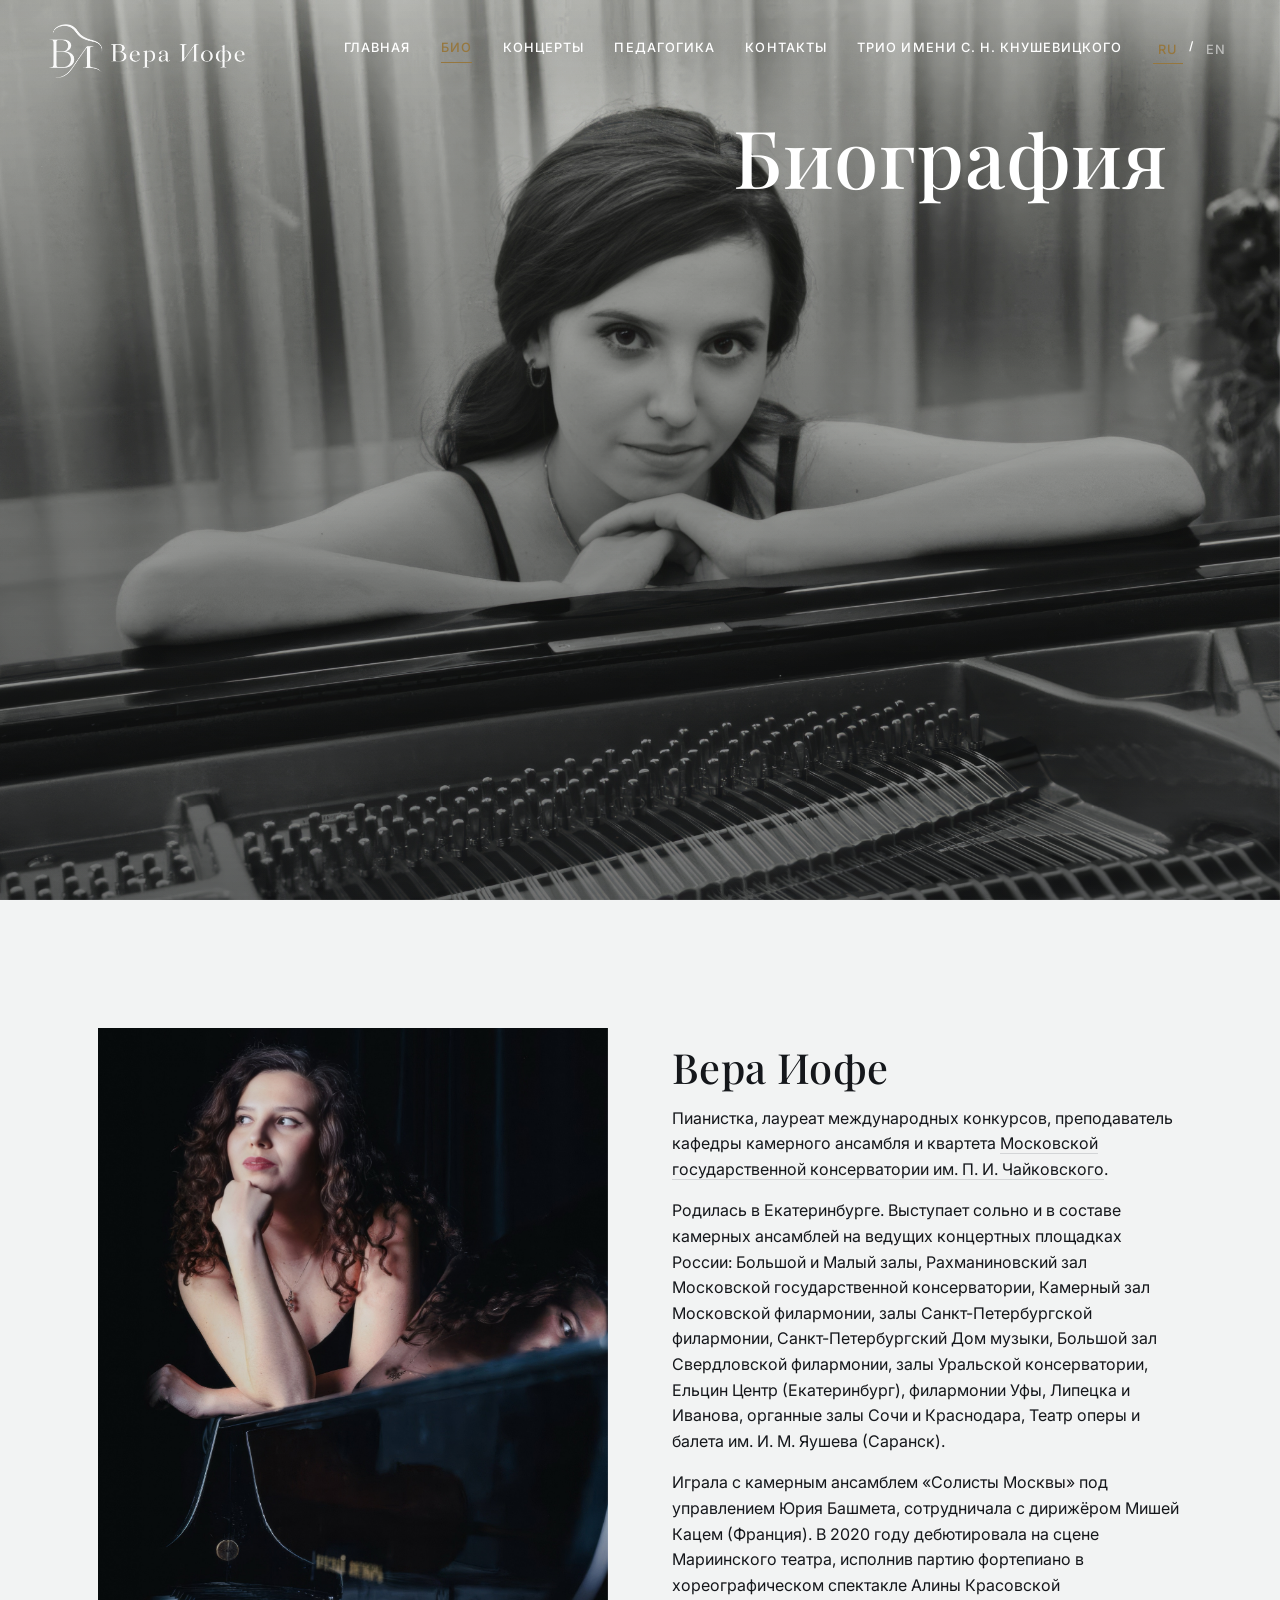
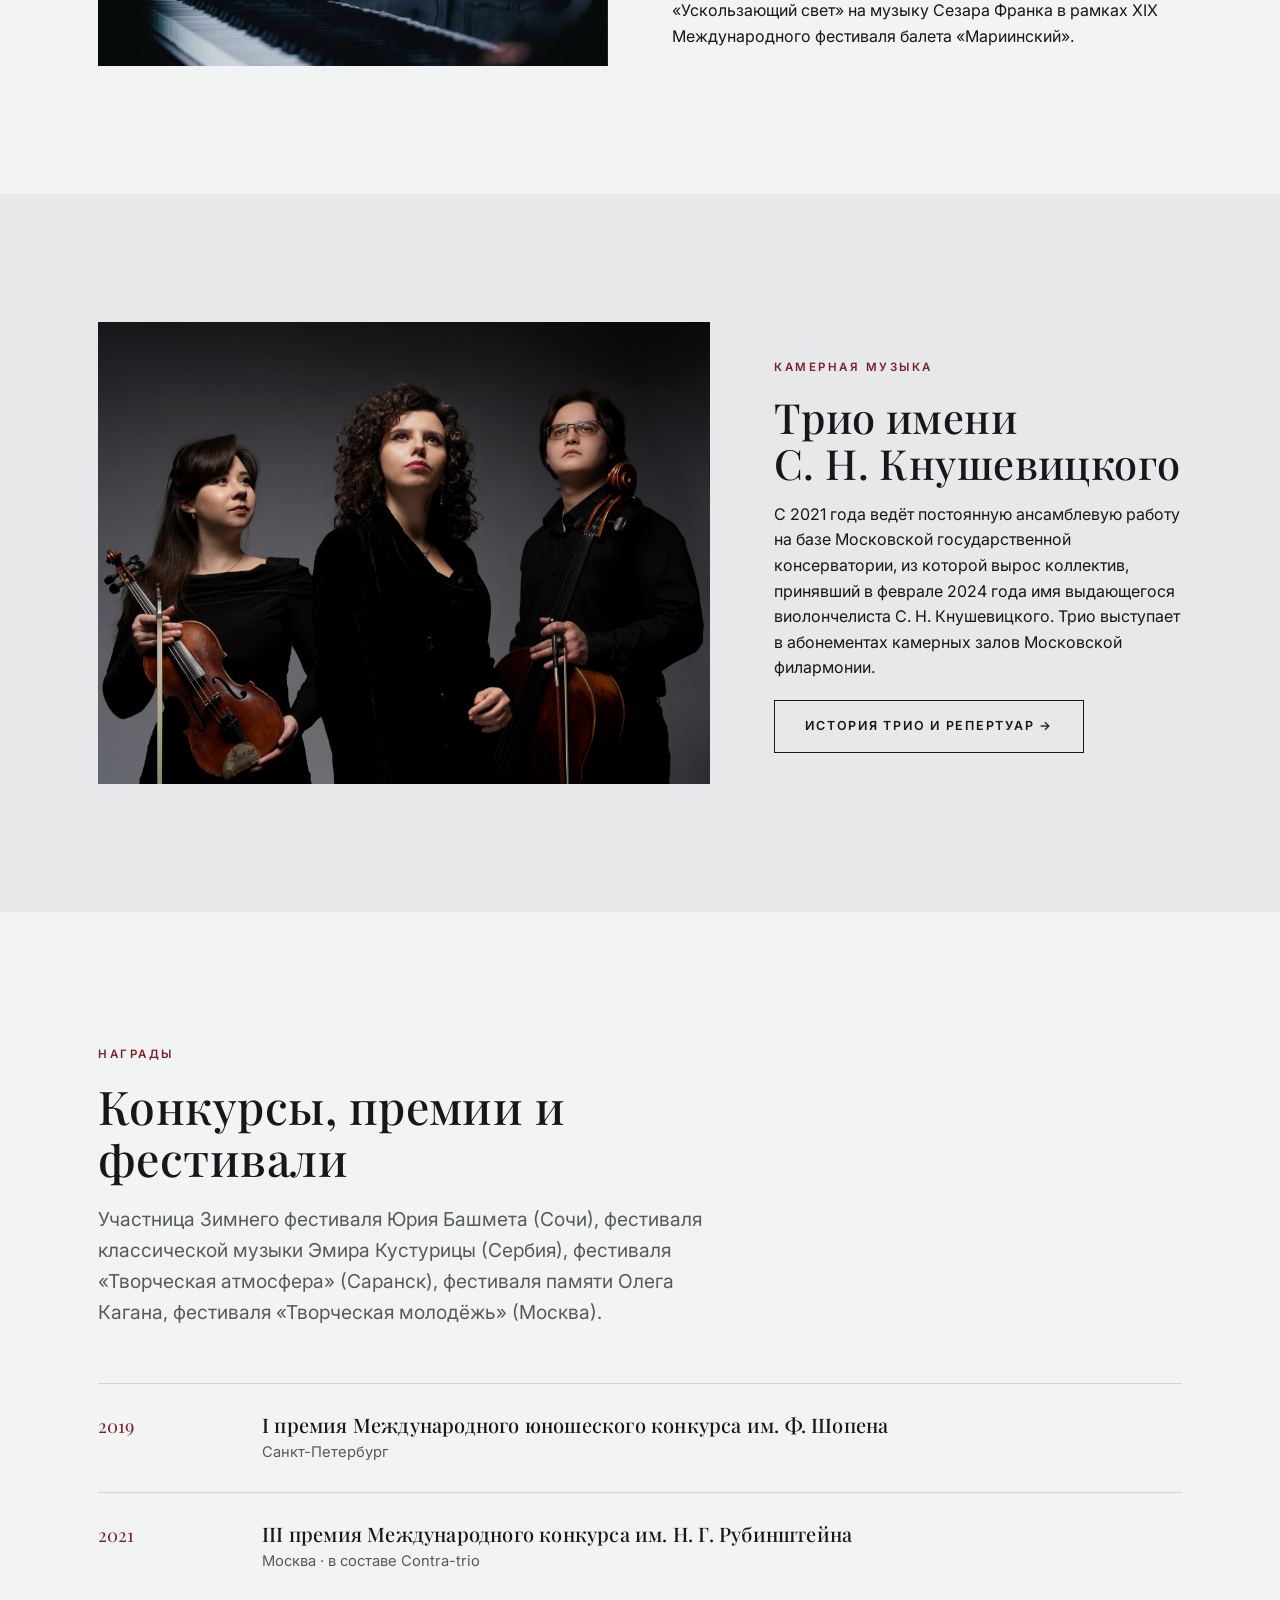
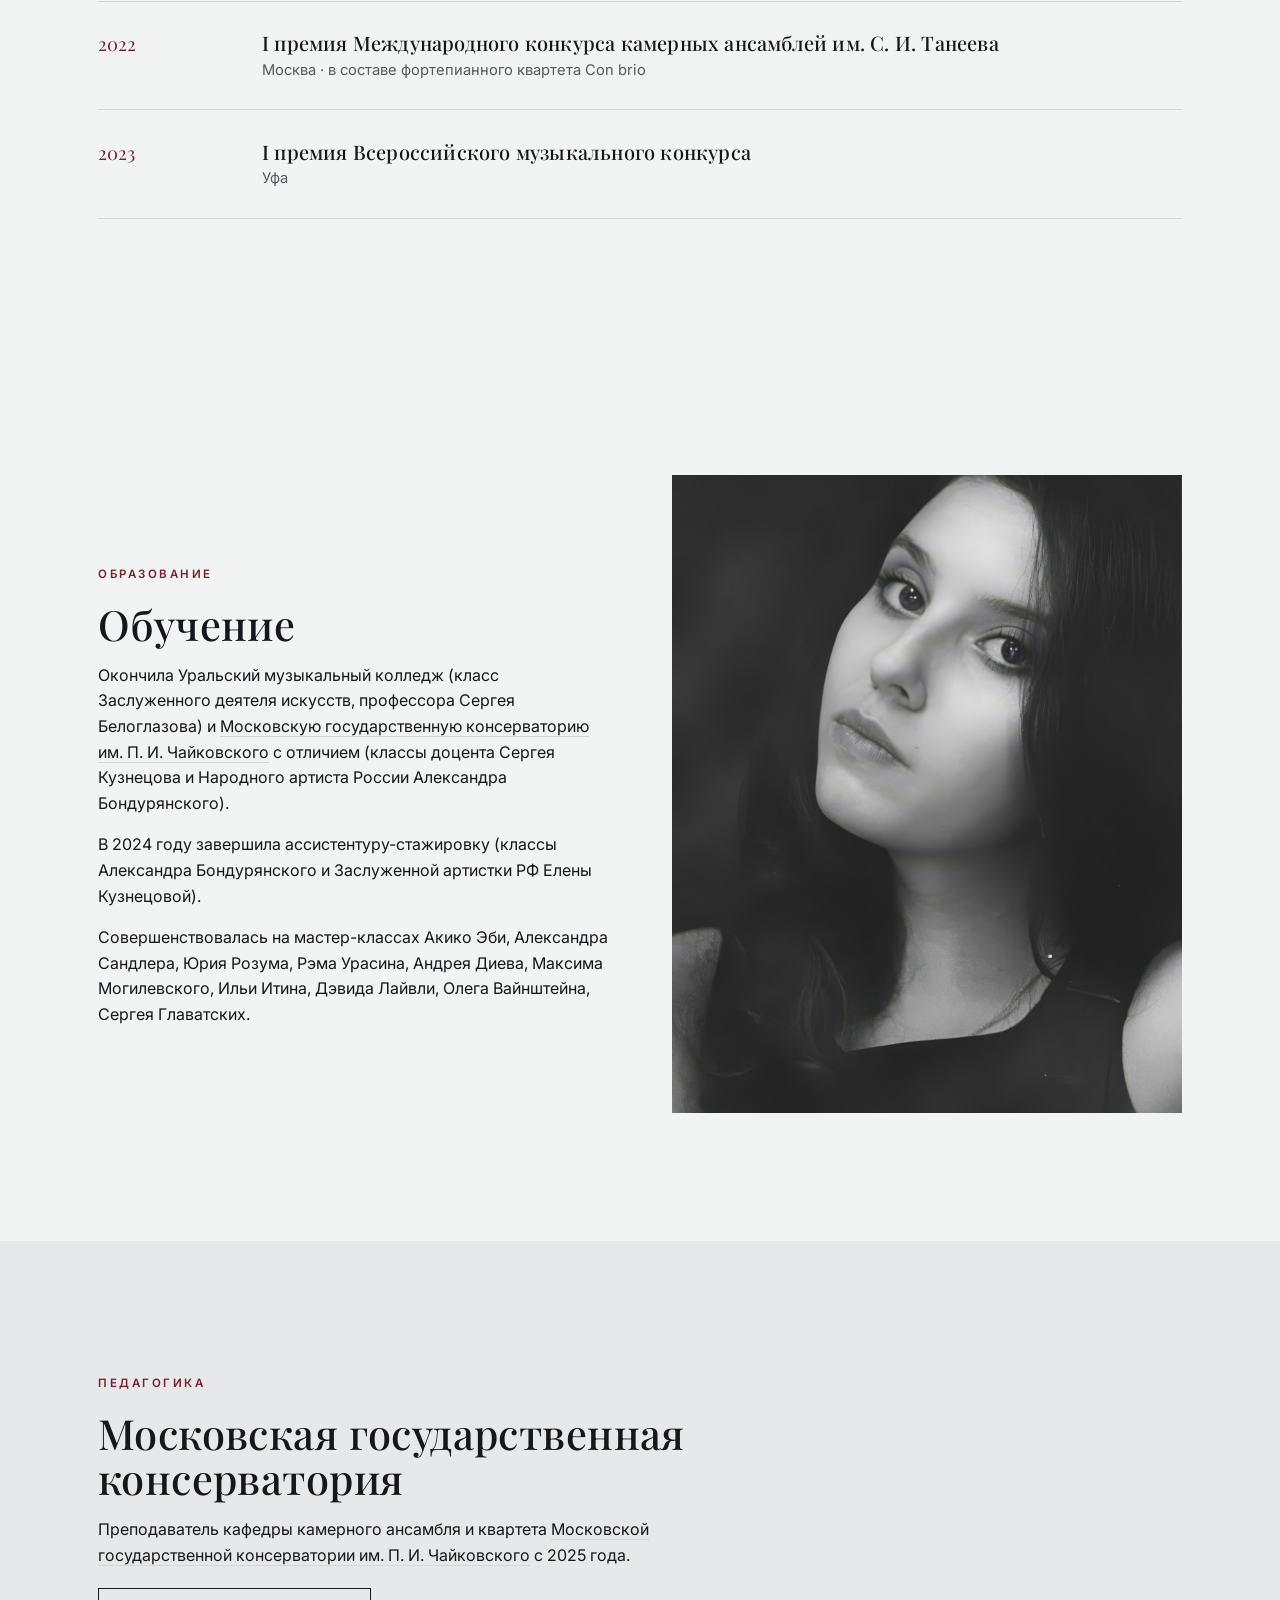
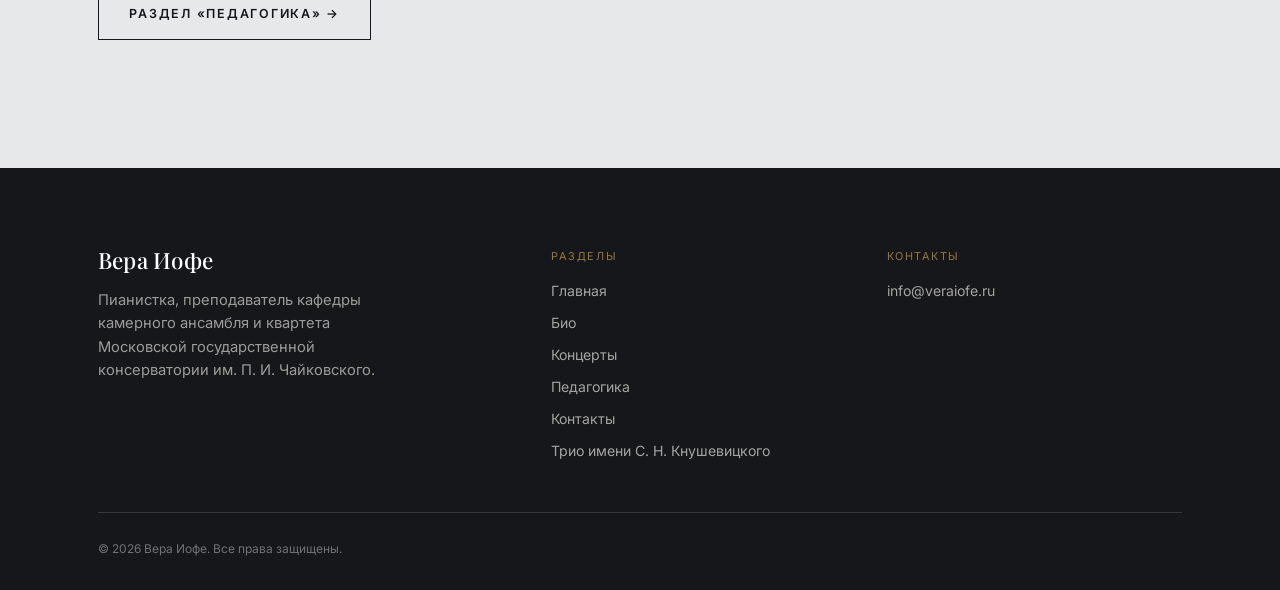
==== commit e2f7d841: "Trio site moves to its own domain; fix responsive nav overlap; add menu label Trio is moving off the" ====
--- a/bio.html
+++ b/bio.html
@@ -51,7 +51,7 @@
           <span class="eyebrow">Камерная музыка</span>
           <h2 style="font-size:clamp(1.8rem,3.4vw,2.6rem);margin-bottom:1rem;">Трио имени С. Н. Кнушевицкого</h2>
           <p>С 2021 года ведёт постоянную ансамблевую работу на базе Московской государственной консерватории, из которой вырос коллектив, принявший в феврале 2024 года имя выдающегося виолончелиста С. Н. Кнушевицкого. Трио выступает в абонементах камерных залов Московской филармонии.</p>
-          <p style="margin-top:1.2rem;"><a href="https://knushevitsky.veraiofe.ru/index.html" class="btn">История трио и репертуар →</a></p>
+          <p style="margin-top:1.2rem;"><a href="https://knushevitsky.ru/index.html" class="btn">История трио и репертуар →</a></p>
         </div>
       </div>
     </section>
--- a/assets/css/style.css
+++ b/assets/css/style.css
@@ -140,6 +140,8 @@
   z-index: 100;
   display: flex;
   align-items: center;
+  flex-wrap: wrap;
+  row-gap: 0.6rem;
   justify-content: space-between;
   padding: 1.4rem clamp(1.25rem, 5vw, 3rem);
   background: transparent;
@@ -230,8 +232,17 @@
 .nav-desktop {
   display: flex;
   align-items: center;
+  flex-wrap: wrap;
+  justify-content: flex-end;
+  row-gap: 0.6rem;
   gap: clamp(1.2rem, 2.4vw, 2.4rem);
 }
+
+/* Brand never shrinks to make room for nav links — if the two don't fit
+   on one line at a given width (e.g. iPad in portrait, where the desktop
+   nav is still shown but the row is narrower than a laptop), nav-desktop
+   wraps onto a second line instead of squeezing into/over the logo. */
+.brand { flex-shrink: 0; }
 
 .nav-desktop a {
   font-size: 0.8rem;
@@ -280,17 +291,32 @@
 
 .nav-toggle {
   display: none;
-  width: 34px; height: 24px;
-  position: relative;
+  align-items: center;
+  gap: 0.6rem;
   background: none;
   border: none;
   cursor: pointer;
   padding: 0;
 }
 
-.nav-toggle span,
-.nav-toggle span::before,
-.nav-toggle span::after {
+.nav-toggle-label {
+  font-size: 0.72rem;
+  font-weight: 600;
+  letter-spacing: 0.18em;
+  text-transform: uppercase;
+  color: var(--color-white);
+}
+
+.nav-toggle-bars {
+  display: block;
+  width: 26px; height: 18px;
+  position: relative;
+  flex-shrink: 0;
+}
+
+.nav-toggle-bars,
+.nav-toggle-bars::before,
+.nav-toggle-bars::after {
   content: '';
   position: absolute;
   left: 0; right: 0;
@@ -299,18 +325,19 @@
   transition: transform 0.3s var(--ease), opacity 0.3s var(--ease);
 }
 
-.nav-toggle span { top: 50%; }
-.nav-toggle span::before { top: -8px; }
-.nav-toggle span::after { top: 8px; }
-
-.nav-toggle.is-open span { background: transparent; }
-.nav-toggle.is-open span::before { top: 0; transform: rotate(45deg); }
-.nav-toggle.is-open span::after { top: 0; transform: rotate(-45deg); }
+.nav-toggle-bars { top: 50%; }
+.nav-toggle-bars::before { top: -8px; }
+.nav-toggle-bars::after { top: 8px; }
+
+.nav-toggle.is-open .nav-toggle-bars { background: transparent; }
+.nav-toggle.is-open .nav-toggle-bars::before { top: 0; transform: rotate(45deg); }
+.nav-toggle.is-open .nav-toggle-bars::after { top: 0; transform: rotate(-45deg); }
 
 .nav-mobile {
   position: fixed;
   inset: 0;
-  background: var(--color-bg);
+  background: var(--color-ink);
+  color: var(--color-white);
   z-index: 90;
   display: flex;
   flex-direction: column;
@@ -404,6 +431,12 @@
 
 .hero-content .eyebrow { color: var(--color-gold); }
 
+/* Vera's own homepage hero name sits bottom-right (past her face in the
+   photo) at every width, not just once there's room for the two-line
+   stacked lockup. */
+body[data-page="index"]:not([data-site="trio"]) .hero { justify-content: flex-end; }
+body[data-page="index"]:not([data-site="trio"]) .hero-content { text-align: right; }
+
 .hero-content h1 {
   font-size: clamp(2.6rem, 7vw, 5rem);
   font-style: normal;
@@ -451,11 +484,6 @@
 @media (min-width: 901px) {
   .hero-content h1.is-name { font-size: clamp(4.5rem, 9vw, 7.5rem); margin-right: 5vw; }
   .hero-content h1.is-name .line { display: block; }
-
-  /* Move off the bottom-left corner (past her face in the photo) to the
-     bottom-right instead — Vera's own homepage only, not the trio site's. */
-  body[data-page="index"]:not([data-site="trio"]) .hero { justify-content: flex-end; }
-  body[data-page="index"]:not([data-site="trio"]) .hero-content { text-align: right; }
 
   /* Same 5% shift on the Concerts and Pedagogy hero titles, and on the
      trio site's own homepage title. */
@@ -599,6 +627,11 @@
   /* Trio photo on the bio page: +20% wider than the default 50/50 split
      (0.6 / 0.5 = 1.2), height follows via the stretch rule above. */
   body[data-page="bio"] .section--alt .split { grid-template-columns: 3fr 2fr; }
+
+  /* Bio content is only inlined under the homepage hero on mobile — on
+     desktop the standalone Bio page (with its own hero photo) is still
+     the way in, reached via nav, so this duplicate block stays hidden. */
+  .mobile-bio { display: none; }
 }
 
 /* Placeholder photo block (swap for <img> when real photos arrive) */
@@ -794,7 +827,7 @@
 
 @media (max-width: 900px) {
   .nav-desktop { display: none; }
-  .nav-toggle { display: block; }
+  .nav-toggle { display: flex; }
   .brand { max-width: 70%; }
   .split { grid-template-columns: 1fr; }
   .split--reverse .zoom-media { order: 0; }
@@ -803,4 +836,9 @@
   .footer-grid { grid-template-columns: 1fr; gap: 2rem; }
   .concert-row { grid-template-columns: 1fr; gap: 0.6rem; }
   .concert-tag { justify-self: flex-start; }
-}
+
+  /* On mobile the Bio page's own hero photo goes away entirely — its
+     content now lives inline on the homepage (.mobile-bio), reached
+     directly under the main hero rather than via a separate page/photo. */
+  body[data-page="bio"] .hero { display: none; }
+}
